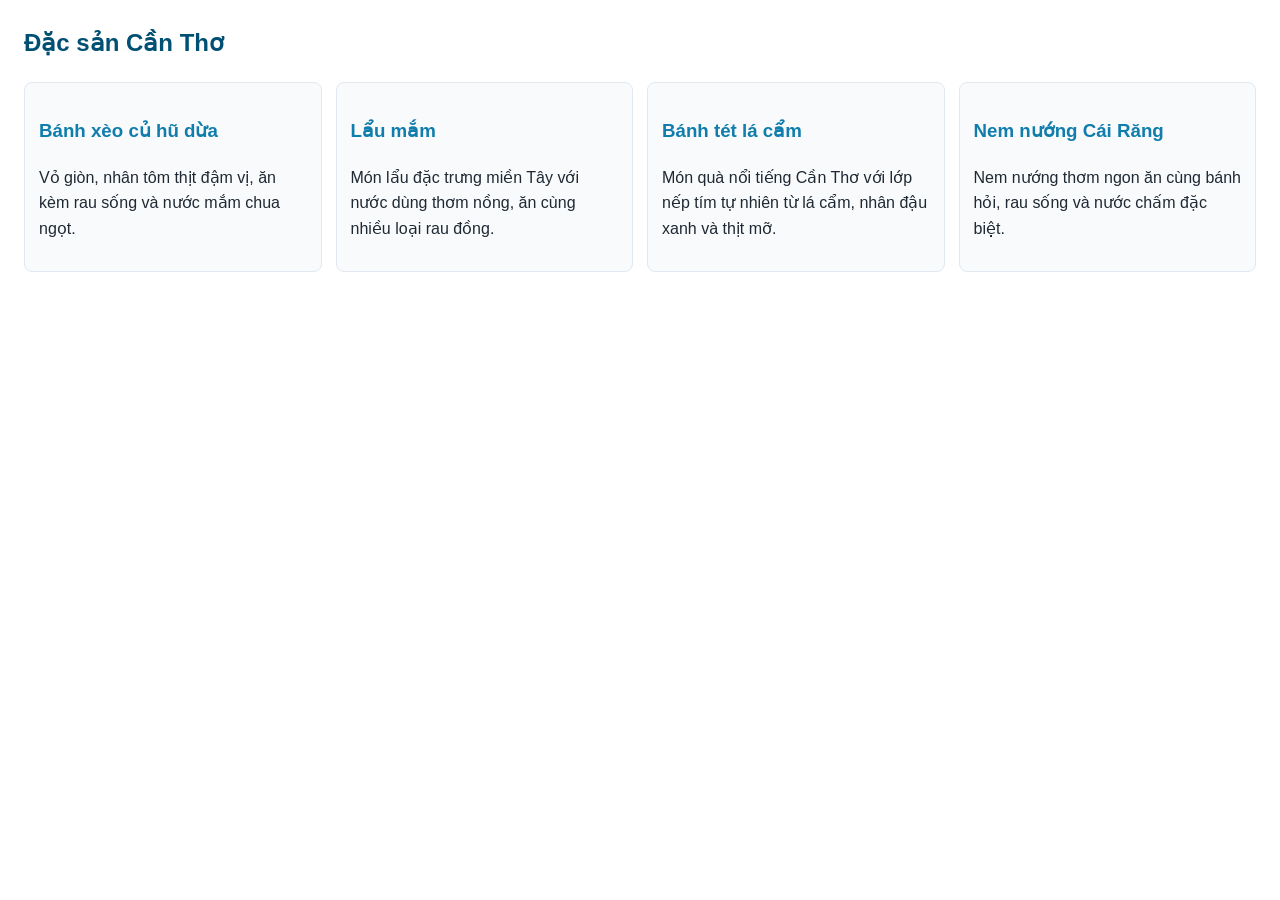
==== pages/amthuc.html @ d7673b3a "Clarify repository contents and enhance homepage layout" ====
<!DOCTYPE html>
<html lang="vi">
<head>
    <meta charset="UTF-8">
    <meta name="viewport" content="width=device-width, initial-scale=1.0">
    <title>Ẩm Thực - Khám Phá Cần Thơ</title>
    <link rel="stylesheet" href="page.css">
</head>
<body>
    <section>
        <h2>Đặc sản Cần Thơ</h2>
        <div class="grid">
            <article>
                <h3>Bánh xèo củ hũ dừa</h3>
                <p>Vỏ giòn, nhân tôm thịt đậm vị, ăn kèm rau sống và nước mắm chua ngọt.</p>
            </article>
            <article>
                <h3>Lẩu mắm</h3>
                <p>Món lẩu đặc trưng miền Tây với nước dùng thơm nồng, ăn cùng nhiều loại rau đồng.</p>
            </article>
            <article>
                <h3>Bánh tét lá cẩm</h3>
                <p>Món quà nổi tiếng Cần Thơ với lớp nếp tím tự nhiên từ lá cẩm, nhân đậu xanh và thịt mỡ.</p>
            </article>
            <article>
                <h3>Nem nướng Cái Răng</h3>
                <p>Nem nướng thơm ngon ăn cùng bánh hỏi, rau sống và nước chấm đặc biệt.</p>
            </article>
        </div>
    </section>
</body>
</html>
---- pages/page.css ----
body {
    margin: 0;
    font-family: Arial, sans-serif;
    line-height: 1.6;
    color: #1f2933;
    background: #ffffff;
    padding: 24px;
}

h2 {
    margin-top: 0;
    color: #005073;
}

h3 {
    color: #107dac;
}

.hero {
    background: linear-gradient(120deg, #e0f2fe, #f0f9ff);
    border-left: 5px solid #107dac;
    padding: 18px;
    border-radius: 8px;
}

.grid {
    display: grid;
    grid-template-columns: repeat(auto-fit, minmax(220px, 1fr));
    gap: 14px;
}

article,
.places li {
    background: #f8fafc;
    border: 1px solid #e2e8f0;
    border-radius: 8px;
    padding: 14px;
}

.places,
.contact {
    padding-left: 20px;
}

@media (max-width: 640px) {
    body {
        padding: 14px;
    }
}
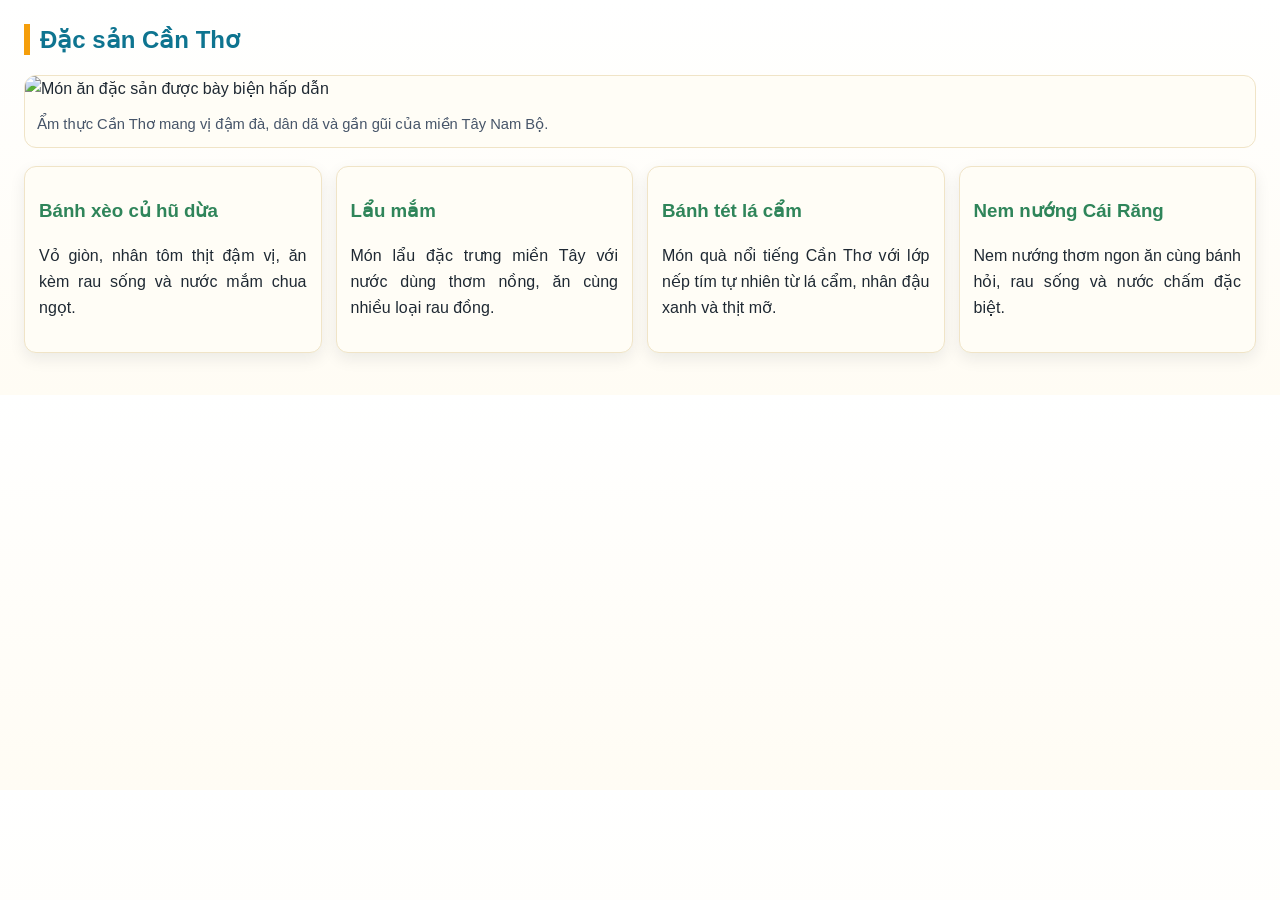
==== commit b2421ac0: "Switch to Can Tho themed image sources across site" ====
--- a/pages/amthuc.html
+++ b/pages/amthuc.html
@@ -9,6 +9,12 @@
 <body>
     <section>
         <h2>Đặc sản Cần Thơ</h2>
+
+        <figure class="media">
+            <img src="https://source.unsplash.com/1400x900/?can-tho,vietnamese-food" alt="Món ăn đặc sản được bày biện hấp dẫn">
+            <figcaption>Ẩm thực Cần Thơ mang vị đậm đà, dân dã và gần gũi của miền Tây Nam Bộ.</figcaption>
+        </figure>
+
         <div class="grid">
             <article>
                 <h3>Bánh xèo củ hũ dừa</h3>
--- a/pages/page.css
+++ b/pages/page.css
@@ -1,26 +1,76 @@
+:root {
+    --river: #0e7490;
+    --leaf: #2f855a;
+    --sun: #f59e0b;
+    --cream: #fffdf6;
+    --text: #1f2933;
+}
+
 body {
     margin: 0;
-    font-family: Arial, sans-serif;
-    line-height: 1.6;
-    color: #1f2933;
-    background: #ffffff;
+    font-family: "Segoe UI", Arial, sans-serif;
+    line-height: 1.65;
+    color: var(--text);
+    background: linear-gradient(180deg, #ffffff, #fffcf4);
     padding: 24px;
+}
+
+h2,
+h3,
+h4 {
+    line-height: 1.3;
 }
 
 h2 {
     margin-top: 0;
-    color: #005073;
+    color: var(--river);
+    border-left: 6px solid var(--sun);
+    padding-left: 10px;
 }
 
 h3 {
-    color: #107dac;
+    color: var(--leaf);
+}
+
+p,
+li {
+    text-align: justify;
 }
 
 .hero {
-    background: linear-gradient(120deg, #e0f2fe, #f0f9ff);
-    border-left: 5px solid #107dac;
-    padding: 18px;
-    border-radius: 8px;
+    color: #fff;
+    background:
+        linear-gradient(rgba(8, 47, 73, 0.55), rgba(15, 118, 110, 0.5)),
+        url("https://source.unsplash.com/1400x900/?can-tho,mekong") center/cover no-repeat;
+    border-radius: 14px;
+    padding: 22px;
+    box-shadow: 0 10px 24px rgba(15, 23, 42, 0.18);
+}
+
+.hero h2 {
+    color: #fff;
+    border-left-color: #fde68a;
+}
+
+.media {
+    margin: 18px 0;
+    background: var(--cream);
+    border-radius: 12px;
+    overflow: hidden;
+    border: 1px solid #f0e4c7;
+}
+
+.media img {
+    width: 100%;
+    max-height: 260px;
+    object-fit: cover;
+    display: block;
+}
+
+.media figcaption {
+    padding: 10px 12px;
+    font-size: 0.92rem;
+    color: #475569;
 }
 
 .grid {
@@ -31,15 +81,21 @@
 
 article,
 .places li {
-    background: #f8fafc;
-    border: 1px solid #e2e8f0;
-    border-radius: 8px;
+    background: var(--cream);
+    border: 1px solid #f0e4c7;
+    border-radius: 12px;
     padding: 14px;
+    box-shadow: 0 6px 16px rgba(15, 23, 42, 0.08);
 }
 
 .places,
-.contact {
+.contact,
+ol {
     padding-left: 20px;
+}
+
+section {
+    margin-bottom: 18px;
 }
 
 @media (max-width: 640px) {
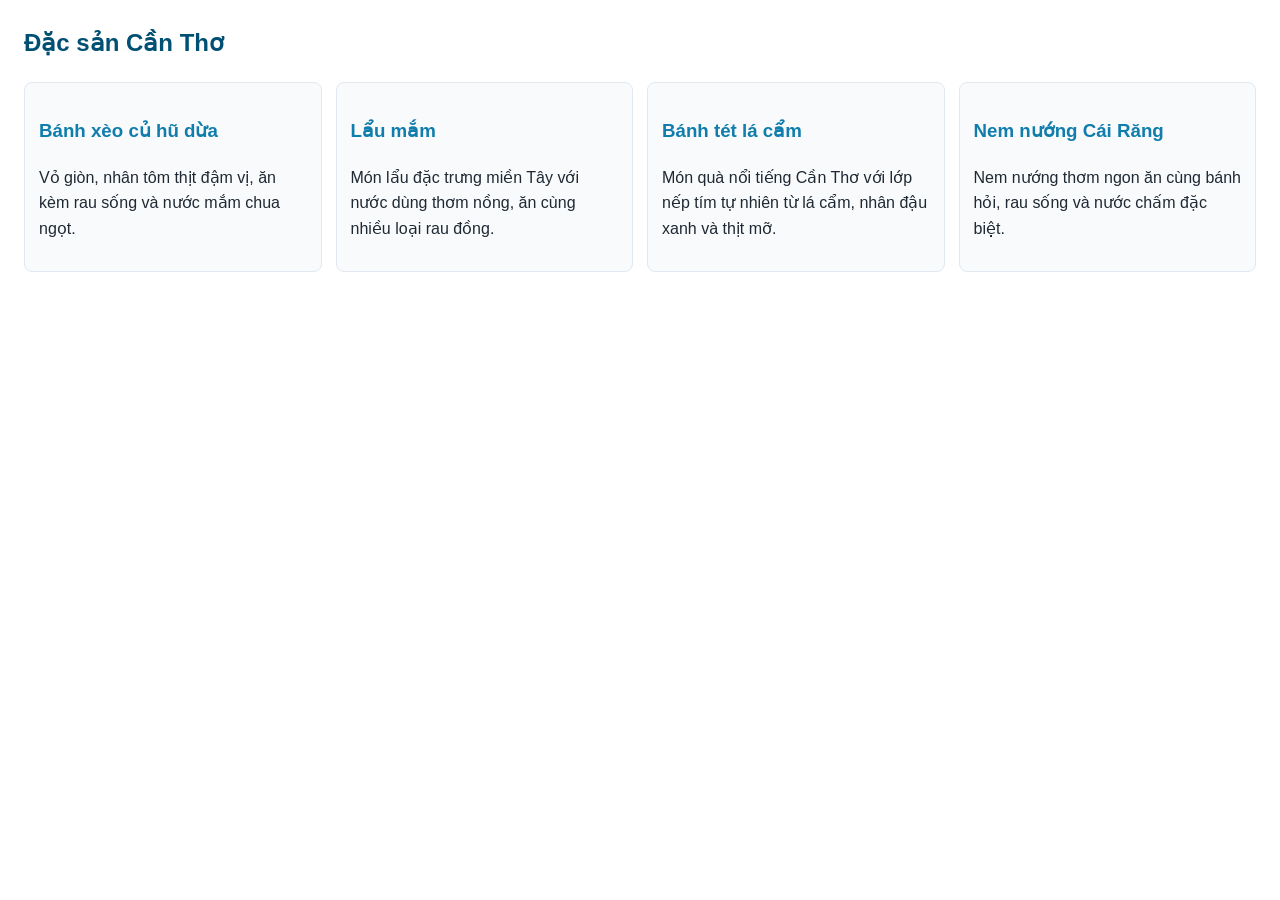
==== commit ae35316e: "Merge branch 'main' into codex/create-travel-exploration-website-for-can-tho" ====
--- a/pages/amthuc.html
+++ b/pages/amthuc.html
@@ -9,12 +9,6 @@
 <body>
     <section>
         <h2>Đặc sản Cần Thơ</h2>
-
-        <figure class="media">
-            <img src="https://source.unsplash.com/1400x900/?can-tho,vietnamese-food" alt="Món ăn đặc sản được bày biện hấp dẫn">
-            <figcaption>Ẩm thực Cần Thơ mang vị đậm đà, dân dã và gần gũi của miền Tây Nam Bộ.</figcaption>
-        </figure>
-
         <div class="grid">
             <article>
                 <h3>Bánh xèo củ hũ dừa</h3>
--- a/pages/page.css
+++ b/pages/page.css
@@ -1,76 +1,26 @@
-:root {
-    --river: #0e7490;
-    --leaf: #2f855a;
-    --sun: #f59e0b;
-    --cream: #fffdf6;
-    --text: #1f2933;
-}
-
 body {
     margin: 0;
-    font-family: "Segoe UI", Arial, sans-serif;
-    line-height: 1.65;
-    color: var(--text);
-    background: linear-gradient(180deg, #ffffff, #fffcf4);
+    font-family: Arial, sans-serif;
+    line-height: 1.6;
+    color: #1f2933;
+    background: #ffffff;
     padding: 24px;
-}
-
-h2,
-h3,
-h4 {
-    line-height: 1.3;
 }
 
 h2 {
     margin-top: 0;
-    color: var(--river);
-    border-left: 6px solid var(--sun);
-    padding-left: 10px;
+    color: #005073;
 }
 
 h3 {
-    color: var(--leaf);
-}
-
-p,
-li {
-    text-align: justify;
+    color: #107dac;
 }
 
 .hero {
-    color: #fff;
-    background:
-        linear-gradient(rgba(8, 47, 73, 0.55), rgba(15, 118, 110, 0.5)),
-        url("https://source.unsplash.com/1400x900/?can-tho,mekong") center/cover no-repeat;
-    border-radius: 14px;
-    padding: 22px;
-    box-shadow: 0 10px 24px rgba(15, 23, 42, 0.18);
-}
-
-.hero h2 {
-    color: #fff;
-    border-left-color: #fde68a;
-}
-
-.media {
-    margin: 18px 0;
-    background: var(--cream);
-    border-radius: 12px;
-    overflow: hidden;
-    border: 1px solid #f0e4c7;
-}
-
-.media img {
-    width: 100%;
-    max-height: 260px;
-    object-fit: cover;
-    display: block;
-}
-
-.media figcaption {
-    padding: 10px 12px;
-    font-size: 0.92rem;
-    color: #475569;
+    background: linear-gradient(120deg, #e0f2fe, #f0f9ff);
+    border-left: 5px solid #107dac;
+    padding: 18px;
+    border-radius: 8px;
 }
 
 .grid {
@@ -81,21 +31,15 @@
 
 article,
 .places li {
-    background: var(--cream);
-    border: 1px solid #f0e4c7;
-    border-radius: 12px;
+    background: #f8fafc;
+    border: 1px solid #e2e8f0;
+    border-radius: 8px;
     padding: 14px;
-    box-shadow: 0 6px 16px rgba(15, 23, 42, 0.08);
 }
 
 .places,
-.contact,
-ol {
+.contact {
     padding-left: 20px;
-}
-
-section {
-    margin-bottom: 18px;
 }
 
 @media (max-width: 640px) {
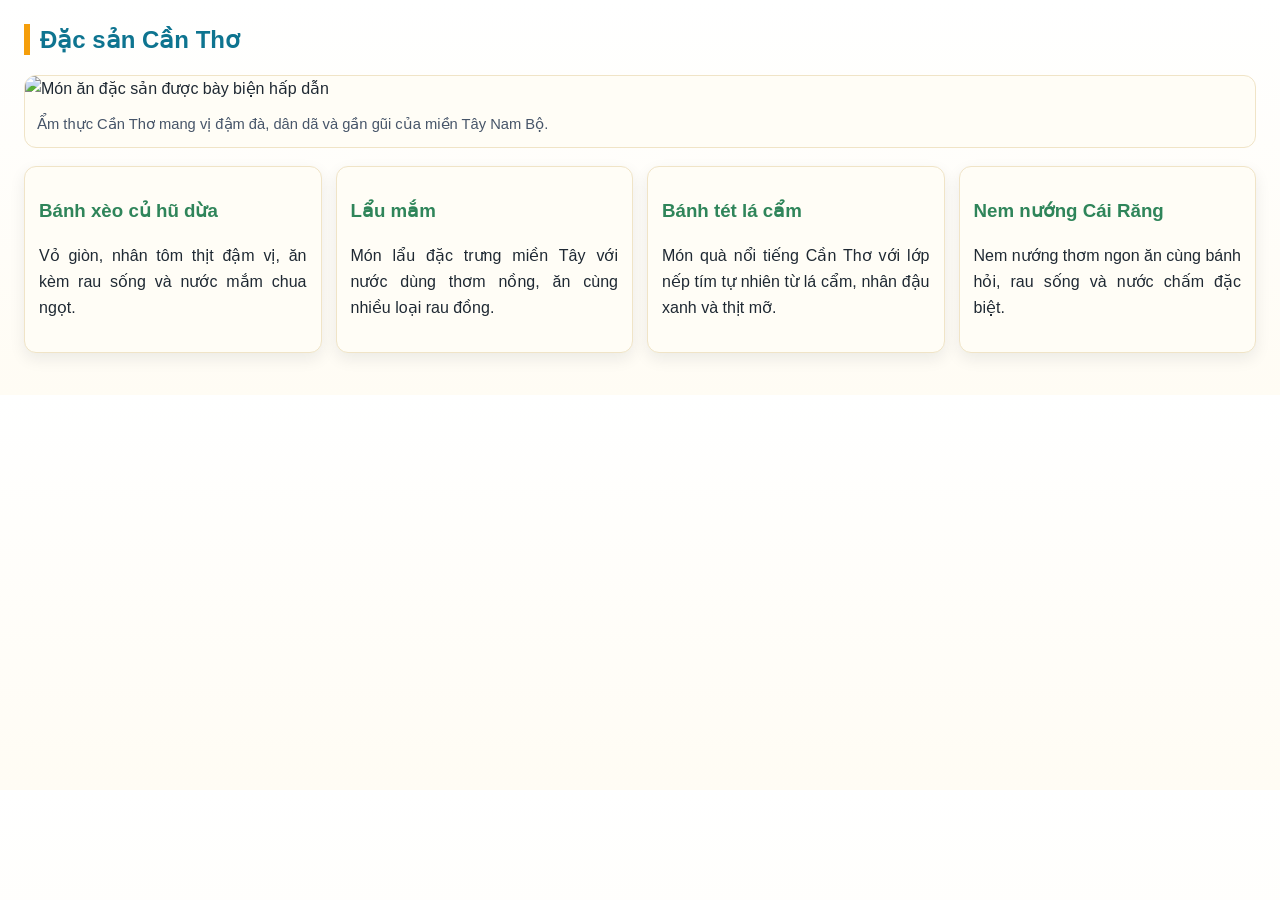
==== commit 376b0e3c: "Add interactive buttons and richer travel content" ====
--- a/pages/amthuc.html
+++ b/pages/amthuc.html
@@ -9,6 +9,12 @@
 <body>
     <section>
         <h2>Đặc sản Cần Thơ</h2>
+
+        <figure class="media">
+            <img src="https://source.unsplash.com/1400x900/?can-tho,vietnamese-food" alt="Món ăn đặc sản được bày biện hấp dẫn">
+            <figcaption>Ẩm thực Cần Thơ mang vị đậm đà, dân dã và gần gũi của miền Tây Nam Bộ.</figcaption>
+        </figure>
+
         <div class="grid">
             <article>
                 <h3>Bánh xèo củ hũ dừa</h3>
--- a/pages/page.css
+++ b/pages/page.css
@@ -1,26 +1,76 @@
+:root {
+    --river: #0e7490;
+    --leaf: #2f855a;
+    --sun: #f59e0b;
+    --cream: #fffdf6;
+    --text: #1f2933;
+}
+
 body {
     margin: 0;
-    font-family: Arial, sans-serif;
-    line-height: 1.6;
-    color: #1f2933;
-    background: #ffffff;
+    font-family: "Segoe UI", Arial, sans-serif;
+    line-height: 1.65;
+    color: var(--text);
+    background: linear-gradient(180deg, #ffffff, #fffcf4);
     padding: 24px;
+}
+
+h2,
+h3,
+h4 {
+    line-height: 1.3;
 }
 
 h2 {
     margin-top: 0;
-    color: #005073;
+    color: var(--river);
+    border-left: 6px solid var(--sun);
+    padding-left: 10px;
 }
 
 h3 {
-    color: #107dac;
+    color: var(--leaf);
+}
+
+p,
+li {
+    text-align: justify;
 }
 
 .hero {
-    background: linear-gradient(120deg, #e0f2fe, #f0f9ff);
-    border-left: 5px solid #107dac;
-    padding: 18px;
-    border-radius: 8px;
+    color: #fff;
+    background:
+        linear-gradient(rgba(8, 47, 73, 0.55), rgba(15, 118, 110, 0.5)),
+        url("https://source.unsplash.com/1400x900/?can-tho,mekong") center/cover no-repeat;
+    border-radius: 14px;
+    padding: 22px;
+    box-shadow: 0 10px 24px rgba(15, 23, 42, 0.18);
+}
+
+.hero h2 {
+    color: #fff;
+    border-left-color: #fde68a;
+}
+
+.media {
+    margin: 18px 0;
+    background: var(--cream);
+    border-radius: 12px;
+    overflow: hidden;
+    border: 1px solid #f0e4c7;
+}
+
+.media img {
+    width: 100%;
+    max-height: 260px;
+    object-fit: cover;
+    display: block;
+}
+
+.media figcaption {
+    padding: 10px 12px;
+    font-size: 0.92rem;
+    color: #475569;
 }
 
 .grid {
@@ -30,16 +80,32 @@
 }
 
 article,
-.places li {
-    background: #f8fafc;
-    border: 1px solid #e2e8f0;
-    border-radius: 8px;
+.places li,
+.highlights {
+    background: var(--cream);
+    border: 1px solid #f0e4c7;
+    border-radius: 12px;
     padding: 14px;
+    box-shadow: 0 6px 16px rgba(15, 23, 42, 0.08);
+}
+
+article {
+    transition: transform 0.25s ease;
+}
+
+article:hover {
+    transform: translateY(-3px);
 }
 
 .places,
-.contact {
+.contact,
+ol,
+.highlights ul {
     padding-left: 20px;
+}
+
+section {
+    margin-bottom: 18px;
 }
 
 @media (max-width: 640px) {
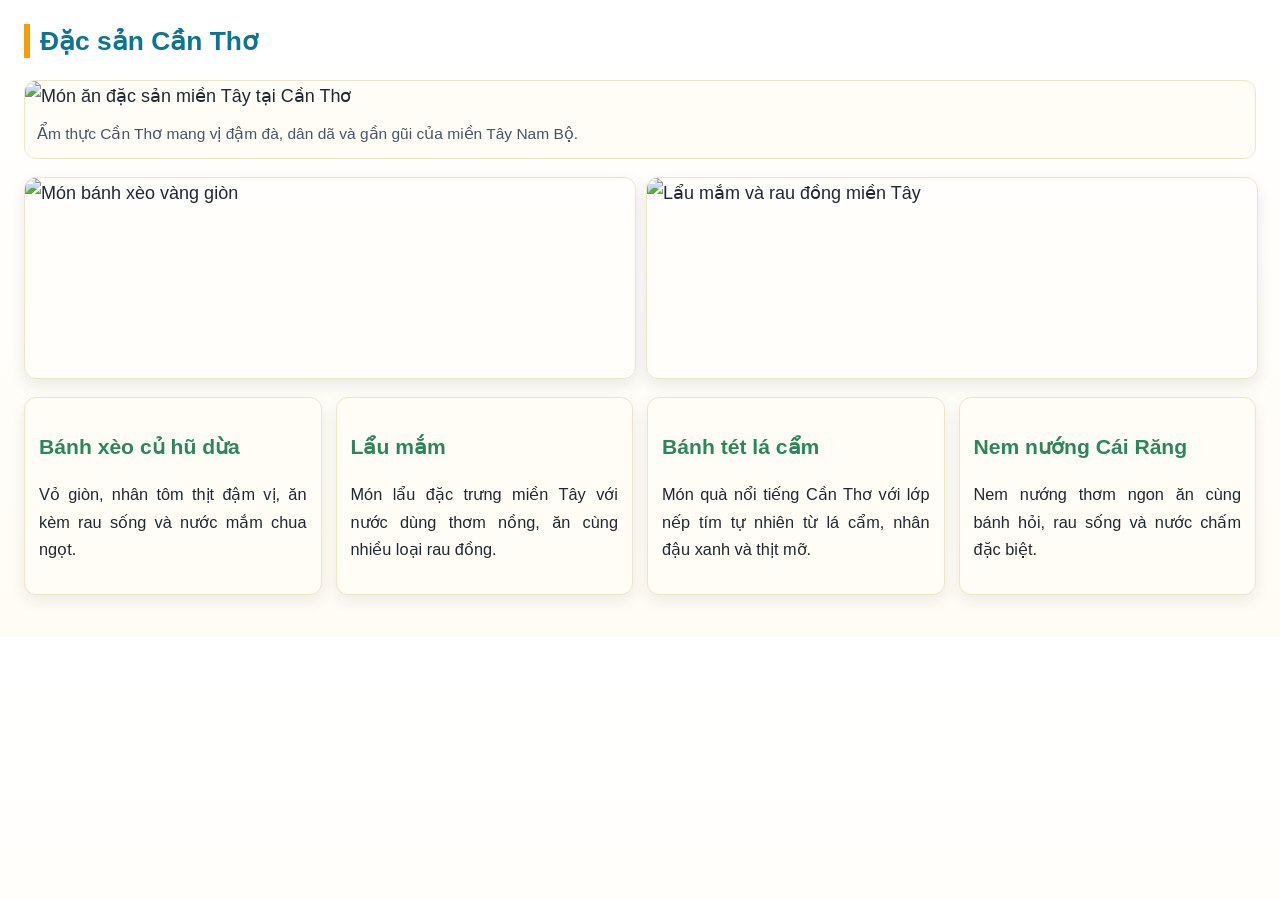
==== commit 581f2163: "Add registration page, larger typography, and richer Can Tho imagery" ====
--- a/pages/amthuc.html
+++ b/pages/amthuc.html
@@ -11,9 +11,14 @@
         <h2>Đặc sản Cần Thơ</h2>
 
         <figure class="media">
-            <img src="https://source.unsplash.com/1400x900/?can-tho,vietnamese-food" alt="Món ăn đặc sản được bày biện hấp dẫn">
+            <img src="https://source.unsplash.com/1400x900/?can-tho,vietnamese-food" alt="Món ăn đặc sản miền Tây tại Cần Thơ">
             <figcaption>Ẩm thực Cần Thơ mang vị đậm đà, dân dã và gần gũi của miền Tây Nam Bộ.</figcaption>
         </figure>
+
+        <div class="gallery">
+            <img src="https://source.unsplash.com/900x700/?banh-xeo,vietnam" alt="Món bánh xèo vàng giòn">
+            <img src="https://source.unsplash.com/900x700/?hotpot,vietnamese" alt="Lẩu mắm và rau đồng miền Tây">
+        </div>
 
         <div class="grid">
             <article>
--- a/pages/page.css
+++ b/pages/page.css
@@ -9,8 +9,9 @@
 body {
     margin: 0;
     font-family: "Segoe UI", Arial, sans-serif;
-    line-height: 1.65;
+    line-height: 1.68;
     color: var(--text);
+    font-size: 18px;
     background: linear-gradient(180deg, #ffffff, #fffcf4);
     padding: 24px;
 }
@@ -26,22 +27,31 @@
     color: var(--river);
     border-left: 6px solid var(--sun);
     padding-left: 10px;
+    font-size: 1.65rem;
 }
 
 h3 {
     color: var(--leaf);
+    font-size: 1.32rem;
+}
+
+h4 {
+    font-size: 1.12rem;
 }
 
 p,
-li {
+li,
+label,
+input {
     text-align: justify;
+    font-size: 1.02rem;
 }
 
 .hero {
     color: #fff;
     background:
         linear-gradient(rgba(8, 47, 73, 0.55), rgba(15, 118, 110, 0.5)),
-        url("https://source.unsplash.com/1400x900/?can-tho,mekong") center/cover no-repeat;
+        url("https://source.unsplash.com/1400x900/?can-tho,mekong,river") center/cover no-repeat;
     border-radius: 14px;
     padding: 22px;
     box-shadow: 0 10px 24px rgba(15, 23, 42, 0.18);
@@ -62,15 +72,31 @@
 
 .media img {
     width: 100%;
-    max-height: 260px;
+    max-height: 300px;
     object-fit: cover;
     display: block;
 }
 
 .media figcaption {
     padding: 10px 12px;
-    font-size: 0.92rem;
+    font-size: 0.97rem;
     color: #475569;
+}
+
+.gallery {
+    display: grid;
+    grid-template-columns: repeat(auto-fit, minmax(240px, 1fr));
+    gap: 12px;
+    margin-bottom: 18px;
+}
+
+.gallery img {
+    width: 100%;
+    height: 200px;
+    object-fit: cover;
+    border-radius: 12px;
+    border: 1px solid #f0e4c7;
+    box-shadow: 0 6px 16px rgba(15, 23, 42, 0.09);
 }
 
 .grid {
@@ -81,7 +107,8 @@
 
 article,
 .places li,
-.highlights {
+.highlights,
+.form-box {
     background: var(--cream);
     border: 1px solid #f0e4c7;
     border-radius: 12px;
@@ -104,6 +131,33 @@
     padding-left: 20px;
 }
 
+.form-box {
+    max-width: 640px;
+}
+
+.form-group {
+    display: grid;
+    gap: 6px;
+    margin-bottom: 12px;
+}
+
+input {
+    border: 1px solid #d6cda9;
+    border-radius: 10px;
+    padding: 10px 12px;
+    font-family: inherit;
+}
+
+button[type="submit"] {
+    border: none;
+    border-radius: 999px;
+    background: linear-gradient(135deg, var(--river), var(--leaf));
+    color: #fff;
+    font-weight: 700;
+    padding: 10px 18px;
+    cursor: pointer;
+}
+
 section {
     margin-bottom: 18px;
 }
@@ -111,5 +165,6 @@
 @media (max-width: 640px) {
     body {
         padding: 14px;
+        font-size: 17px;
     }
 }
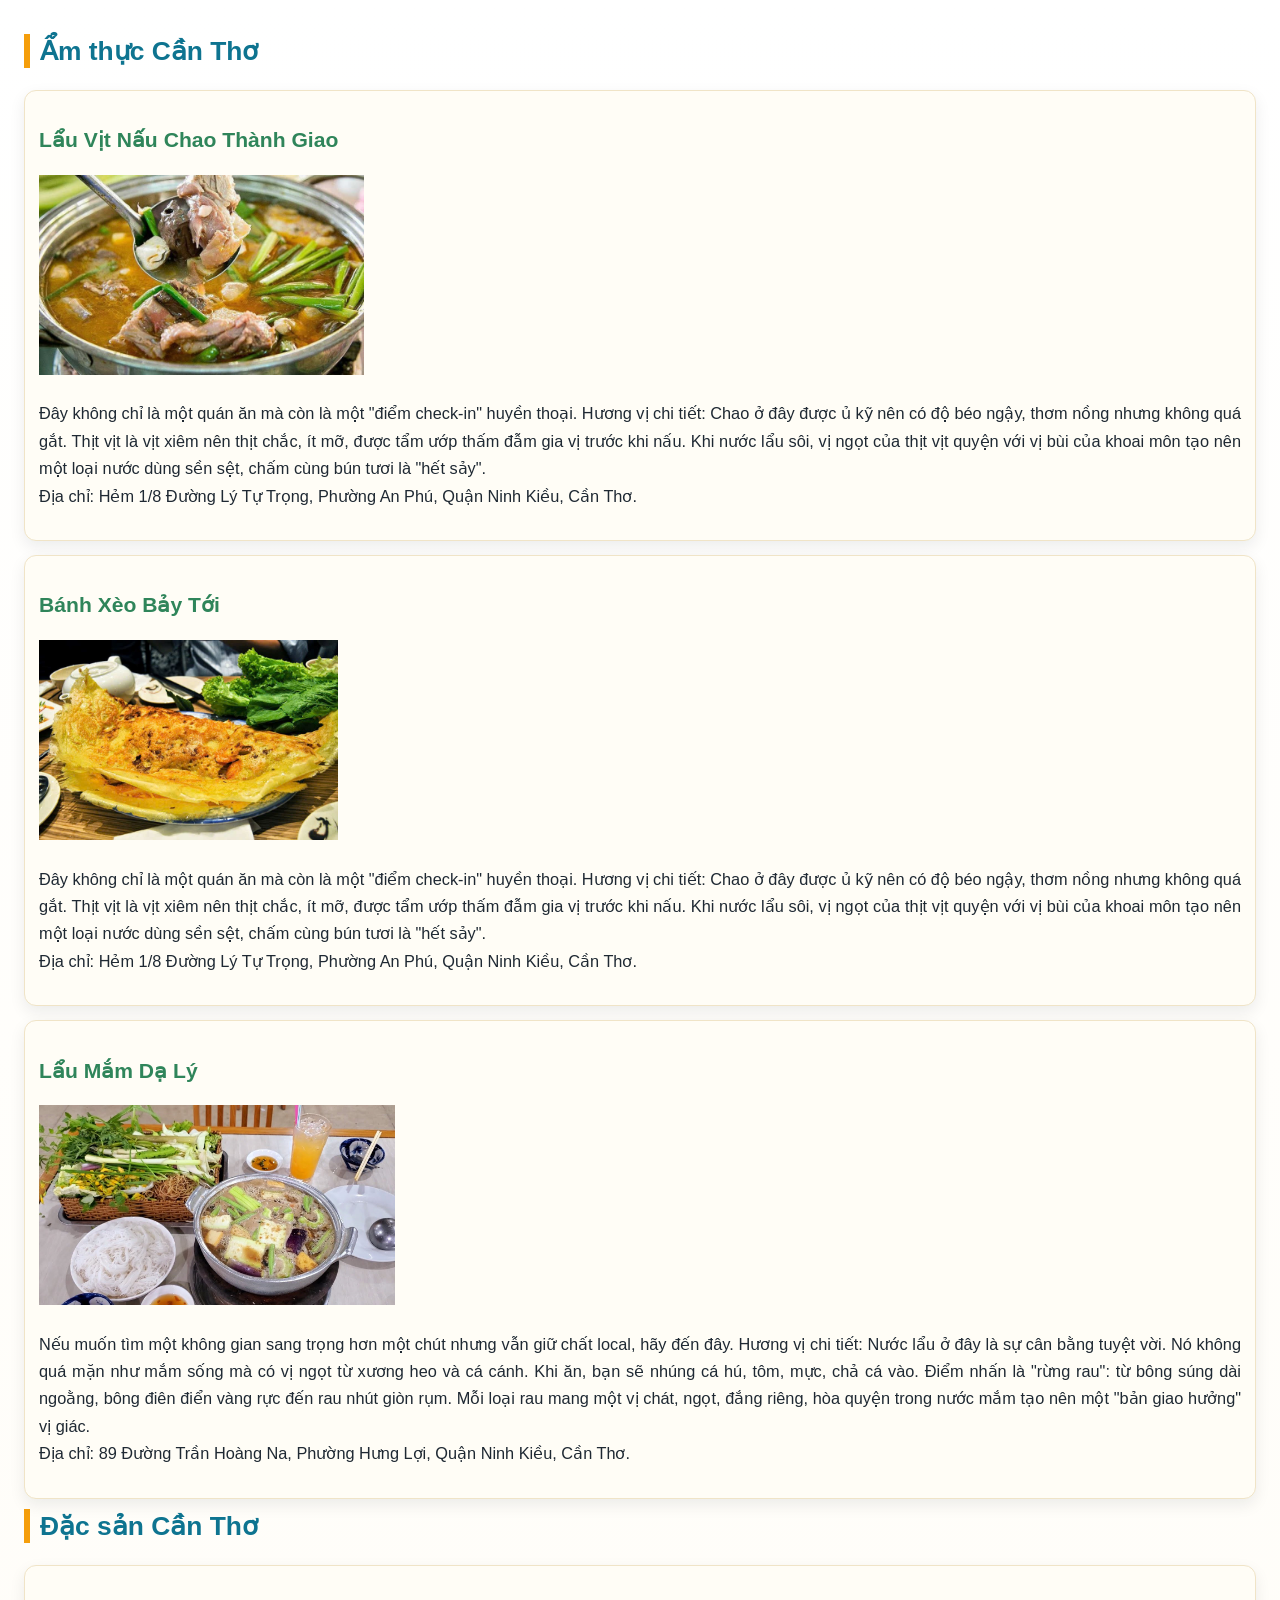
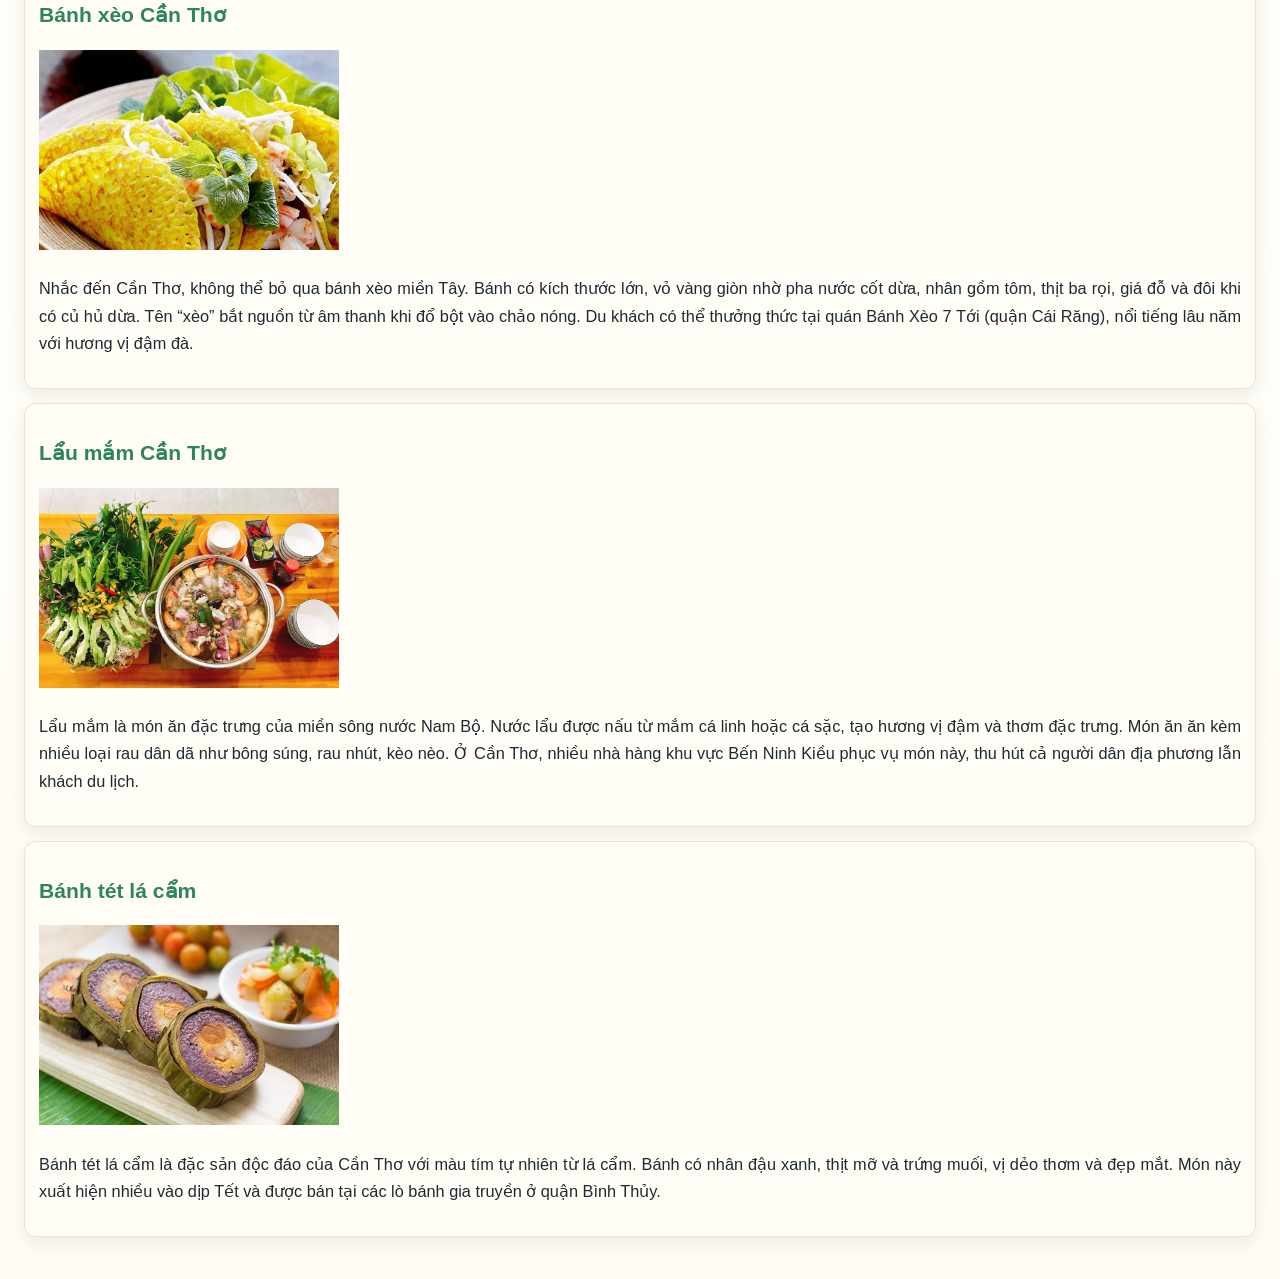
==== commit ca096845: "Add files via upload" ====
--- a/pages/amthuc.html
+++ b/pages/amthuc.html
@@ -8,34 +8,51 @@
 </head>
 <body>
     <section>
-        <h2>Đặc sản Cần Thơ</h2>
-
-        <figure class="media">
-            <img src="https://source.unsplash.com/1400x900/?can-tho,vietnamese-food" alt="Món ăn đặc sản miền Tây tại Cần Thơ">
-            <figcaption>Ẩm thực Cần Thơ mang vị đậm đà, dân dã và gần gũi của miền Tây Nam Bộ.</figcaption>
-        </figure>
-
-        <div class="gallery">
-            <img src="https://source.unsplash.com/900x700/?banh-xeo,vietnam" alt="Món bánh xèo vàng giòn">
-            <img src="https://source.unsplash.com/900x700/?hotpot,vietnamese" alt="Lẩu mắm và rau đồng miền Tây">
-        </div>
+        <h2>Ẩm thực Cần Thơ</h2>
 
         <div class="grid">
             <article>
-                <h3>Bánh xèo củ hũ dừa</h3>
-                <p>Vỏ giòn, nhân tôm thịt đậm vị, ăn kèm rau sống và nước mắm chua ngọt.</p>
+                <h3>Lẩu Vịt Nấu Chao Thành Giao </h3>
+                <img class = 'image' src= '../imgs/lauvit.jpg'>
+                <p>Đây không chỉ là một quán ăn mà còn là một "điểm check-in" huyền thoại. 
+                    Hương vị chi tiết: Chao ở đây được ủ kỹ nên có độ béo ngậy, thơm nồng nhưng không quá gắt. Thịt vịt là vịt xiêm nên thịt chắc, ít mỡ, được tẩm ướp thấm đẫm gia vị trước khi nấu. Khi nước lẩu sôi, vị ngọt của thịt vịt quyện với vị bùi của khoai môn tạo nên một loại nước dùng sền sệt, chấm cùng bún tươi là "hết sảy". 
+                    <br> Địa chỉ: Hẻm 1/8 Đường Lý Tự Trọng, Phường An Phú, Quận Ninh Kiều, Cần Thơ. 
+                </p>
             </article>
             <article>
-                <h3>Lẩu mắm</h3>
-                <p>Món lẩu đặc trưng miền Tây với nước dùng thơm nồng, ăn cùng nhiều loại rau đồng.</p>
+                <h3>Bánh Xèo Bảy Tới </h3>
+                <img class = 'image' src= '../imgs/banhxeo.jpg'>
+                <p>Đây không chỉ là một quán ăn mà còn là một "điểm check-in" huyền thoại. 
+                    Hương vị chi tiết: Chao ở đây được ủ kỹ nên có độ béo ngậy, thơm nồng nhưng không quá gắt. Thịt vịt là vịt xiêm nên thịt chắc, ít mỡ, được tẩm ướp thấm đẫm gia vị trước khi nấu. Khi nước lẩu sôi, vị ngọt của thịt vịt quyện với vị bùi của khoai môn tạo nên một loại nước dùng sền sệt, chấm cùng bún tươi là "hết sảy". 
+                    <br>Địa chỉ: Hẻm 1/8 Đường Lý Tự Trọng, Phường An Phú, Quận Ninh Kiều, Cần Thơ. 
+                </p>
+            </article>
+            <article>
+                <h3>Lẩu Mắm Dạ Lý</h3>
+                <img class = 'image' src= '../imgs/laumam.jpg'>
+                <p>Nếu muốn tìm một không gian sang trọng hơn một chút nhưng vẫn giữ chất local, hãy đến đây. 
+                    Hương vị chi tiết: Nước lẩu ở đây là sự cân bằng tuyệt vời. Nó không quá mặn như mắm sống mà có vị ngọt từ xương heo và cá cánh. Khi ăn, bạn sẽ nhúng cá hú, tôm, mực, chả cá vào. Điểm nhấn là "rừng rau": từ bông súng dài ngoằng, bông điên điển vàng rực đến rau nhút giòn rụm. Mỗi loại rau mang một vị chát, ngọt, đắng riêng, hòa quyện trong nước mắm tạo nên một "bản giao hưởng" vị giác. 
+                    <br>Địa chỉ: 89 Đường Trần Hoàng Na, Phường Hưng Lợi, Quận Ninh Kiều, Cần Thơ. 
+                </p>
+            </article>
+        </div>
+
+        <h2>Đặc sản Cần Thơ</h2>
+            <div class="grid">
+            <article>
+                <h3>Bánh xèo Cần Thơ</h3>
+                <img class = 'image' src= '../imgs/banhxeocantho.jpg'>
+                <p>Nhắc đến Cần Thơ, không thể bỏ qua bánh xèo miền Tây. Bánh có kích thước lớn, vỏ vàng giòn nhờ pha nước cốt dừa, nhân gồm tôm, thịt ba rọi, giá đỗ và đôi khi có củ hủ dừa. Tên “xèo” bắt nguồn từ âm thanh khi đổ bột vào chảo nóng. Du khách có thể thưởng thức tại quán Bánh Xèo 7 Tới (quận Cái Răng), nổi tiếng lâu năm với hương vị đậm đà.  </p>
+            </article>
+            <article>
+                <h3>Lẩu mắm Cần Thơ</h3>
+                <img class = 'image' src= '../imgs/laumamcantho.jpg'>
+                <p>Lẩu mắm là món ăn đặc trưng của miền sông nước Nam Bộ. Nước lẩu được nấu từ mắm cá linh hoặc cá sặc, tạo hương vị đậm và thơm đặc trưng. Món ăn ăn kèm nhiều loại rau dân dã như bông súng, rau nhút, kèo nèo. Ở Cần Thơ, nhiều nhà hàng khu vực Bến Ninh Kiều phục vụ món này, thu hút cả người dân địa phương lẫn khách du lịch. </p>
             </article>
             <article>
                 <h3>Bánh tét lá cẩm</h3>
-                <p>Món quà nổi tiếng Cần Thơ với lớp nếp tím tự nhiên từ lá cẩm, nhân đậu xanh và thịt mỡ.</p>
-            </article>
-            <article>
-                <h3>Nem nướng Cái Răng</h3>
-                <p>Nem nướng thơm ngon ăn cùng bánh hỏi, rau sống và nước chấm đặc biệt.</p>
+                <img class = 'image' src= '../imgs/benhtetlacam.jpg'>
+                <p>Bánh tét lá cẩm là đặc sản độc đáo của Cần Thơ với màu tím tự nhiên từ lá cẩm. Bánh có nhân đậu xanh, thịt mỡ và trứng muối, vị dẻo thơm và đẹp mắt. Món này xuất hiện nhiều vào dịp Tết và được bán tại các lò bánh gia truyền ở quận Bình Thủy. </p>
             </article>
         </div>
     </section>
--- a/pages/page.css
+++ b/pages/page.css
@@ -23,7 +23,7 @@
 }
 
 h2 {
-    margin-top: 0;
+    margin-top: 10px;
     color: var(--river);
     border-left: 6px solid var(--sun);
     padding-left: 10px;
@@ -100,8 +100,8 @@
 }
 
 .grid {
-    display: grid;
-    grid-template-columns: repeat(auto-fit, minmax(220px, 1fr));
+    display: flex;
+    flex-direction: column;
     gap: 14px;
 }
 
@@ -162,6 +162,11 @@
     margin-bottom: 18px;
 }
 
+.image{
+    height: 200px; 
+    max-width: 100%;
+}
+
 @media (max-width: 640px) {
     body {
         padding: 14px;
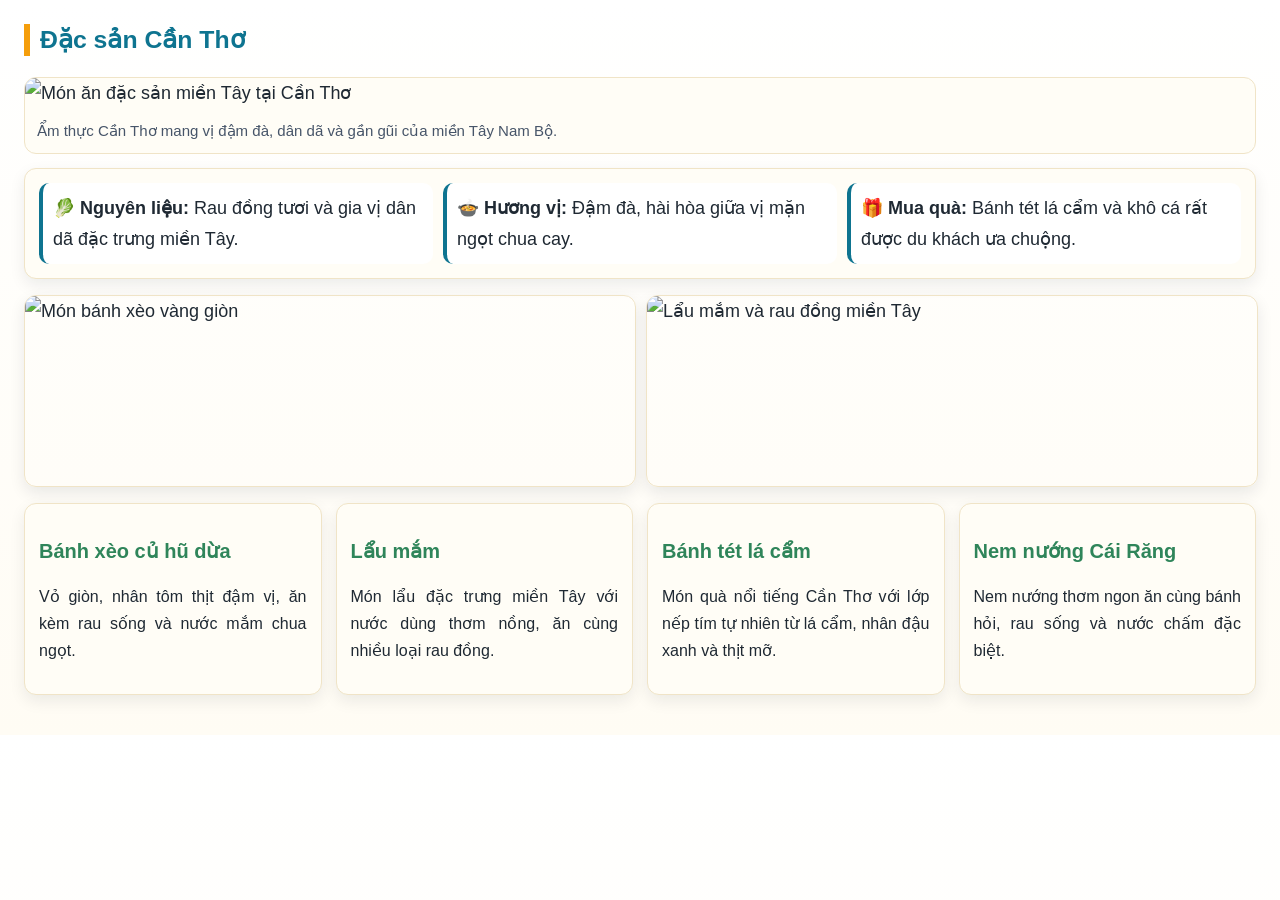
==== commit cc65b3cc: "Optimize index layout and improve destination/food sections" ====
--- a/pages/amthuc.html
+++ b/pages/amthuc.html
@@ -8,51 +8,40 @@
 </head>
 <body>
     <section>
-        <h2>Ẩm thực Cần Thơ</h2>
+        <h2>Đặc sản Cần Thơ</h2>
+
+        <figure class="media">
+            <img src="https://source.unsplash.com/1400x900/?can-tho,vietnamese-food" alt="Món ăn đặc sản miền Tây tại Cần Thơ">
+            <figcaption>Ẩm thực Cần Thơ mang vị đậm đà, dân dã và gần gũi của miền Tây Nam Bộ.</figcaption>
+        </figure>
+
+        <div class="feature-strip">
+            <div><strong>🥬 Nguyên liệu:</strong> Rau đồng tươi và gia vị dân dã đặc trưng miền Tây.</div>
+            <div><strong>🍲 Hương vị:</strong> Đậm đà, hài hòa giữa vị mặn ngọt chua cay.</div>
+            <div><strong>🎁 Mua quà:</strong> Bánh tét lá cẩm và khô cá rất được du khách ưa chuộng.</div>
+        </div>
+
+        <div class="gallery">
+            <img src="https://source.unsplash.com/900x700/?banh-xeo,vietnam" alt="Món bánh xèo vàng giòn">
+            <img src="https://source.unsplash.com/900x700/?hotpot,vietnamese" alt="Lẩu mắm và rau đồng miền Tây">
+        </div>
 
         <div class="grid">
             <article>
-                <h3>Lẩu Vịt Nấu Chao Thành Giao </h3>
-                <img class = 'image' src= '../imgs/lauvit.jpg'>
-                <p>Đây không chỉ là một quán ăn mà còn là một "điểm check-in" huyền thoại. 
-                    Hương vị chi tiết: Chao ở đây được ủ kỹ nên có độ béo ngậy, thơm nồng nhưng không quá gắt. Thịt vịt là vịt xiêm nên thịt chắc, ít mỡ, được tẩm ướp thấm đẫm gia vị trước khi nấu. Khi nước lẩu sôi, vị ngọt của thịt vịt quyện với vị bùi của khoai môn tạo nên một loại nước dùng sền sệt, chấm cùng bún tươi là "hết sảy". 
-                    <br> Địa chỉ: Hẻm 1/8 Đường Lý Tự Trọng, Phường An Phú, Quận Ninh Kiều, Cần Thơ. 
-                </p>
+                <h3>Bánh xèo củ hũ dừa</h3>
+                <p>Vỏ giòn, nhân tôm thịt đậm vị, ăn kèm rau sống và nước mắm chua ngọt.</p>
             </article>
             <article>
-                <h3>Bánh Xèo Bảy Tới </h3>
-                <img class = 'image' src= '../imgs/banhxeo.jpg'>
-                <p>Đây không chỉ là một quán ăn mà còn là một "điểm check-in" huyền thoại. 
-                    Hương vị chi tiết: Chao ở đây được ủ kỹ nên có độ béo ngậy, thơm nồng nhưng không quá gắt. Thịt vịt là vịt xiêm nên thịt chắc, ít mỡ, được tẩm ướp thấm đẫm gia vị trước khi nấu. Khi nước lẩu sôi, vị ngọt của thịt vịt quyện với vị bùi của khoai môn tạo nên một loại nước dùng sền sệt, chấm cùng bún tươi là "hết sảy". 
-                    <br>Địa chỉ: Hẻm 1/8 Đường Lý Tự Trọng, Phường An Phú, Quận Ninh Kiều, Cần Thơ. 
-                </p>
-            </article>
-            <article>
-                <h3>Lẩu Mắm Dạ Lý</h3>
-                <img class = 'image' src= '../imgs/laumam.jpg'>
-                <p>Nếu muốn tìm một không gian sang trọng hơn một chút nhưng vẫn giữ chất local, hãy đến đây. 
-                    Hương vị chi tiết: Nước lẩu ở đây là sự cân bằng tuyệt vời. Nó không quá mặn như mắm sống mà có vị ngọt từ xương heo và cá cánh. Khi ăn, bạn sẽ nhúng cá hú, tôm, mực, chả cá vào. Điểm nhấn là "rừng rau": từ bông súng dài ngoằng, bông điên điển vàng rực đến rau nhút giòn rụm. Mỗi loại rau mang một vị chát, ngọt, đắng riêng, hòa quyện trong nước mắm tạo nên một "bản giao hưởng" vị giác. 
-                    <br>Địa chỉ: 89 Đường Trần Hoàng Na, Phường Hưng Lợi, Quận Ninh Kiều, Cần Thơ. 
-                </p>
-            </article>
-        </div>
-
-        <h2>Đặc sản Cần Thơ</h2>
-            <div class="grid">
-            <article>
-                <h3>Bánh xèo Cần Thơ</h3>
-                <img class = 'image' src= '../imgs/banhxeocantho.jpg'>
-                <p>Nhắc đến Cần Thơ, không thể bỏ qua bánh xèo miền Tây. Bánh có kích thước lớn, vỏ vàng giòn nhờ pha nước cốt dừa, nhân gồm tôm, thịt ba rọi, giá đỗ và đôi khi có củ hủ dừa. Tên “xèo” bắt nguồn từ âm thanh khi đổ bột vào chảo nóng. Du khách có thể thưởng thức tại quán Bánh Xèo 7 Tới (quận Cái Răng), nổi tiếng lâu năm với hương vị đậm đà.  </p>
-            </article>
-            <article>
-                <h3>Lẩu mắm Cần Thơ</h3>
-                <img class = 'image' src= '../imgs/laumamcantho.jpg'>
-                <p>Lẩu mắm là món ăn đặc trưng của miền sông nước Nam Bộ. Nước lẩu được nấu từ mắm cá linh hoặc cá sặc, tạo hương vị đậm và thơm đặc trưng. Món ăn ăn kèm nhiều loại rau dân dã như bông súng, rau nhút, kèo nèo. Ở Cần Thơ, nhiều nhà hàng khu vực Bến Ninh Kiều phục vụ món này, thu hút cả người dân địa phương lẫn khách du lịch. </p>
+                <h3>Lẩu mắm</h3>
+                <p>Món lẩu đặc trưng miền Tây với nước dùng thơm nồng, ăn cùng nhiều loại rau đồng.</p>
             </article>
             <article>
                 <h3>Bánh tét lá cẩm</h3>
-                <img class = 'image' src= '../imgs/benhtetlacam.jpg'>
-                <p>Bánh tét lá cẩm là đặc sản độc đáo của Cần Thơ với màu tím tự nhiên từ lá cẩm. Bánh có nhân đậu xanh, thịt mỡ và trứng muối, vị dẻo thơm và đẹp mắt. Món này xuất hiện nhiều vào dịp Tết và được bán tại các lò bánh gia truyền ở quận Bình Thủy. </p>
+                <p>Món quà nổi tiếng Cần Thơ với lớp nếp tím tự nhiên từ lá cẩm, nhân đậu xanh và thịt mỡ.</p>
+            </article>
+            <article>
+                <h3>Nem nướng Cái Răng</h3>
+                <p>Nem nướng thơm ngon ăn cùng bánh hỏi, rau sống và nước chấm đặc biệt.</p>
             </article>
         </div>
     </section>
--- a/pages/page.css
+++ b/pages/page.css
@@ -23,20 +23,20 @@
 }
 
 h2 {
-    margin-top: 10px;
+    margin-top: 0;
     color: var(--river);
     border-left: 6px solid var(--sun);
     padding-left: 10px;
-    font-size: 1.65rem;
+    font-size: 1.55rem;
 }
 
 h3 {
     color: var(--leaf);
-    font-size: 1.32rem;
+    font-size: 1.25rem;
 }
 
 h4 {
-    font-size: 1.12rem;
+    font-size: 1.08rem;
 }
 
 p,
@@ -44,7 +44,7 @@
 label,
 input {
     text-align: justify;
-    font-size: 1.02rem;
+    font-size: 1rem;
 }
 
 .hero {
@@ -63,7 +63,7 @@
 }
 
 .media {
-    margin: 18px 0;
+    margin: 14px 0;
     background: var(--cream);
     border-radius: 12px;
     overflow: hidden;
@@ -79,7 +79,7 @@
 
 .media figcaption {
     padding: 10px 12px;
-    font-size: 0.97rem;
+    font-size: 0.94rem;
     color: #475569;
 }
 
@@ -87,12 +87,12 @@
     display: grid;
     grid-template-columns: repeat(auto-fit, minmax(240px, 1fr));
     gap: 12px;
-    margin-bottom: 18px;
+    margin-bottom: 16px;
 }
 
 .gallery img {
     width: 100%;
-    height: 200px;
+    height: 190px;
     object-fit: cover;
     border-radius: 12px;
     border: 1px solid #f0e4c7;
@@ -100,15 +100,16 @@
 }
 
 .grid {
-    display: flex;
-    flex-direction: column;
+    display: grid;
+    grid-template-columns: repeat(auto-fit, minmax(220px, 1fr));
     gap: 14px;
 }
 
 article,
 .places li,
 .highlights,
-.form-box {
+.form-box,
+.feature-strip {
     background: var(--cream);
     border: 1px solid #f0e4c7;
     border-radius: 12px;
@@ -116,12 +117,18 @@
     box-shadow: 0 6px 16px rgba(15, 23, 42, 0.08);
 }
 
-article {
-    transition: transform 0.25s ease;
+.feature-strip {
+    display: grid;
+    grid-template-columns: repeat(auto-fit, minmax(180px, 1fr));
+    gap: 10px;
+    margin-bottom: 16px;
 }
 
-article:hover {
-    transform: translateY(-3px);
+.feature-strip div {
+    background: #fff;
+    border-radius: 10px;
+    padding: 10px;
+    border-left: 4px solid var(--river);
 }
 
 .places,
@@ -132,7 +139,8 @@
 }
 
 .form-box {
-    max-width: 640px;
+    width: min(100%, 640px);
+    margin: 0 auto;
 }
 
 .form-group {
@@ -159,12 +167,19 @@
 }
 
 section {
-    margin-bottom: 18px;
+    margin-bottom: 16px;
 }
 
-.image{
-    height: 200px; 
-    max-width: 100%;
+.center-title {
+    text-align: center;
+    border-left: none;
+    border-bottom: 4px solid var(--sun);
+    padding-left: 0;
+    padding-bottom: 8px;
+}
+
+.center-text {
+    text-align: center;
 }
 
 @media (max-width: 640px) {
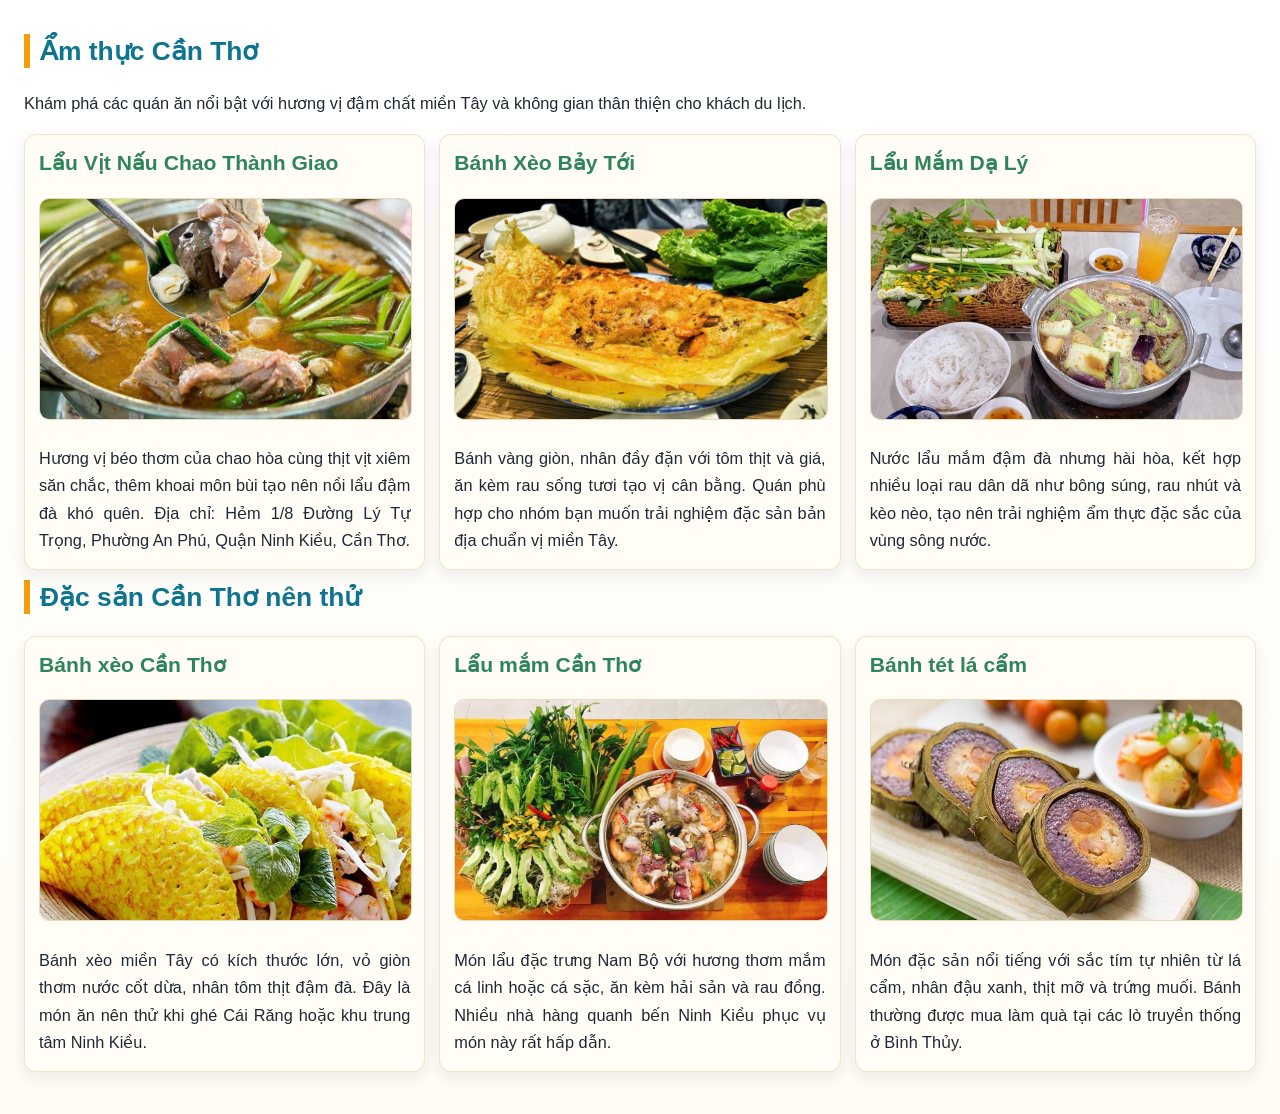
==== commit 8c54dd82: "Cải thiện bố cục trang chính và trang nội dung du lịch" ====
--- a/pages/amthuc.html
+++ b/pages/amthuc.html
@@ -8,40 +8,43 @@
 </head>
 <body>
     <section>
-        <h2>Đặc sản Cần Thơ</h2>
-
-        <figure class="media">
-            <img src="https://source.unsplash.com/1400x900/?can-tho,vietnamese-food" alt="Món ăn đặc sản miền Tây tại Cần Thơ">
-            <figcaption>Ẩm thực Cần Thơ mang vị đậm đà, dân dã và gần gũi của miền Tây Nam Bộ.</figcaption>
-        </figure>
-
-        <div class="feature-strip">
-            <div><strong>🥬 Nguyên liệu:</strong> Rau đồng tươi và gia vị dân dã đặc trưng miền Tây.</div>
-            <div><strong>🍲 Hương vị:</strong> Đậm đà, hài hòa giữa vị mặn ngọt chua cay.</div>
-            <div><strong>🎁 Mua quà:</strong> Bánh tét lá cẩm và khô cá rất được du khách ưa chuộng.</div>
-        </div>
-
-        <div class="gallery">
-            <img src="https://source.unsplash.com/900x700/?banh-xeo,vietnam" alt="Món bánh xèo vàng giòn">
-            <img src="https://source.unsplash.com/900x700/?hotpot,vietnamese" alt="Lẩu mắm và rau đồng miền Tây">
-        </div>
+        <h2>Ẩm thực Cần Thơ</h2>
+        <p>Khám phá các quán ăn nổi bật với hương vị đậm chất miền Tây và không gian thân thiện cho khách du lịch.</p>
 
         <div class="grid">
             <article>
-                <h3>Bánh xèo củ hũ dừa</h3>
-                <p>Vỏ giòn, nhân tôm thịt đậm vị, ăn kèm rau sống và nước mắm chua ngọt.</p>
+                <h3>Lẩu Vịt Nấu Chao Thành Giao</h3>
+                <img class="image" src="../imgs/lauvit.jpg" alt="Lẩu vịt nấu chao Thành Giao">
+                <p>Hương vị béo thơm của chao hòa cùng thịt vịt xiêm săn chắc, thêm khoai môn bùi tạo nên nồi lẩu đậm đà khó quên. Địa chỉ: Hẻm 1/8 Đường Lý Tự Trọng, Phường An Phú, Quận Ninh Kiều, Cần Thơ.</p>
             </article>
             <article>
-                <h3>Lẩu mắm</h3>
-                <p>Món lẩu đặc trưng miền Tây với nước dùng thơm nồng, ăn cùng nhiều loại rau đồng.</p>
+                <h3>Bánh Xèo Bảy Tới</h3>
+                <img class="image" src="../imgs/banhxeo.jpg" alt="Bánh xèo Bảy Tới">
+                <p>Bánh vàng giòn, nhân đầy đặn với tôm thịt và giá, ăn kèm rau sống tươi tạo vị cân bằng. Quán phù hợp cho nhóm bạn muốn trải nghiệm đặc sản bản địa chuẩn vị miền Tây.</p>
+            </article>
+            <article>
+                <h3>Lẩu Mắm Dạ Lý</h3>
+                <img class="image" src="../imgs/laumam.jpg" alt="Lẩu mắm Dạ Lý">
+                <p>Nước lẩu mắm đậm đà nhưng hài hòa, kết hợp nhiều loại rau dân dã như bông súng, rau nhút và kèo nèo, tạo nên trải nghiệm ẩm thực đặc sắc của vùng sông nước.</p>
+            </article>
+        </div>
+
+        <h2>Đặc sản Cần Thơ nên thử</h2>
+        <div class="grid">
+            <article>
+                <h3>Bánh xèo Cần Thơ</h3>
+                <img class="image" src="../imgs/banhxeocantho.jpg" alt="Bánh xèo Cần Thơ">
+                <p>Bánh xèo miền Tây có kích thước lớn, vỏ giòn thơm nước cốt dừa, nhân tôm thịt đậm đà. Đây là món ăn nên thử khi ghé Cái Răng hoặc khu trung tâm Ninh Kiều.</p>
+            </article>
+            <article>
+                <h3>Lẩu mắm Cần Thơ</h3>
+                <img class="image" src="../imgs/laumamcantho.jpg" alt="Lẩu mắm Cần Thơ">
+                <p>Món lẩu đặc trưng Nam Bộ với hương thơm mắm cá linh hoặc cá sặc, ăn kèm hải sản và rau đồng. Nhiều nhà hàng quanh bến Ninh Kiều phục vụ món này rất hấp dẫn.</p>
             </article>
             <article>
                 <h3>Bánh tét lá cẩm</h3>
-                <p>Món quà nổi tiếng Cần Thơ với lớp nếp tím tự nhiên từ lá cẩm, nhân đậu xanh và thịt mỡ.</p>
-            </article>
-            <article>
-                <h3>Nem nướng Cái Răng</h3>
-                <p>Nem nướng thơm ngon ăn cùng bánh hỏi, rau sống và nước chấm đặc biệt.</p>
+                <img class="image" src="../imgs/benhtetlacam.jpg" alt="Bánh tét lá cẩm">
+                <p>Món đặc sản nổi tiếng với sắc tím tự nhiên từ lá cẩm, nhân đậu xanh, thịt mỡ và trứng muối. Bánh thường được mua làm quà tại các lò truyền thống ở Bình Thủy.</p>
             </article>
         </div>
     </section>
--- a/pages/page.css
+++ b/pages/page.css
@@ -23,20 +23,21 @@
 }
 
 h2 {
-    margin-top: 0;
+    margin-top: 10px;
     color: var(--river);
     border-left: 6px solid var(--sun);
     padding-left: 10px;
-    font-size: 1.55rem;
+    font-size: 1.65rem;
 }
 
 h3 {
     color: var(--leaf);
-    font-size: 1.25rem;
+    font-size: 1.32rem;
+    margin-top: 0;
 }
 
 h4 {
-    font-size: 1.08rem;
+    font-size: 1.12rem;
 }
 
 p,
@@ -44,72 +45,20 @@
 label,
 input {
     text-align: justify;
-    font-size: 1rem;
+    font-size: 1.02rem;
 }
 
-.hero {
-    color: #fff;
-    background:
-        linear-gradient(rgba(8, 47, 73, 0.55), rgba(15, 118, 110, 0.5)),
-        url("https://source.unsplash.com/1400x900/?can-tho,mekong,river") center/cover no-repeat;
-    border-radius: 14px;
-    padding: 22px;
-    box-shadow: 0 10px 24px rgba(15, 23, 42, 0.18);
-}
-
-.hero h2 {
-    color: #fff;
-    border-left-color: #fde68a;
-}
-
-.media {
-    margin: 14px 0;
-    background: var(--cream);
-    border-radius: 12px;
-    overflow: hidden;
-    border: 1px solid #f0e4c7;
-}
-
-.media img {
-    width: 100%;
-    max-height: 300px;
-    object-fit: cover;
-    display: block;
-}
-
-.media figcaption {
-    padding: 10px 12px;
-    font-size: 0.94rem;
-    color: #475569;
-}
-
-.gallery {
+.grid,
+.place-grid {
     display: grid;
-    grid-template-columns: repeat(auto-fit, minmax(240px, 1fr));
-    gap: 12px;
-    margin-bottom: 16px;
-}
-
-.gallery img {
-    width: 100%;
-    height: 190px;
-    object-fit: cover;
-    border-radius: 12px;
-    border: 1px solid #f0e4c7;
-    box-shadow: 0 6px 16px rgba(15, 23, 42, 0.09);
-}
-
-.grid {
-    display: grid;
-    grid-template-columns: repeat(auto-fit, minmax(220px, 1fr));
+    grid-template-columns: repeat(auto-fit, minmax(280px, 1fr));
     gap: 14px;
 }
 
 article,
-.places li,
+.place-card,
 .highlights,
-.form-box,
-.feature-strip {
+.form-box {
     background: var(--cream);
     border: 1px solid #f0e4c7;
     border-radius: 12px;
@@ -117,30 +66,31 @@
     box-shadow: 0 6px 16px rgba(15, 23, 42, 0.08);
 }
 
-.feature-strip {
-    display: grid;
-    grid-template-columns: repeat(auto-fit, minmax(180px, 1fr));
-    gap: 10px;
-    margin-bottom: 16px;
+article,
+.place-card {
+    transition: transform 0.25s ease, box-shadow 0.25s ease;
 }
 
-.feature-strip div {
-    background: #fff;
-    border-radius: 10px;
-    padding: 10px;
-    border-left: 4px solid var(--river);
+article:hover,
+.place-card:hover {
+    transform: translateY(-3px);
+    box-shadow: 0 10px 20px rgba(15, 23, 42, 0.12);
 }
 
-.places,
-.contact,
-ol,
-.highlights ul {
-    padding-left: 20px;
+.form-page {
+    display: flex;
+    justify-content: center;
+    align-items: center;
+    min-height: calc(100vh - 48px);
+}
+
+.form-page section {
+    width: min(720px, 100%);
 }
 
 .form-box {
-    width: min(100%, 640px);
-    margin: 0 auto;
+    max-width: 640px;
+    margin: 16px auto 0;
 }
 
 .form-group {
@@ -167,19 +117,20 @@
 }
 
 section {
-    margin-bottom: 16px;
+    margin-bottom: 18px;
 }
 
-.center-title {
-    text-align: center;
-    border-left: none;
-    border-bottom: 4px solid var(--sun);
-    padding-left: 0;
-    padding-bottom: 8px;
+.image {
+    width: 100%;
+    height: 220px;
+    object-fit: cover;
+    border-radius: 10px;
+    border: 1px solid #eadcb9;
 }
 
-.center-text {
-    text-align: center;
+.place-card p,
+article p {
+    margin-bottom: 0;
 }
 
 @media (max-width: 640px) {
@@ -187,4 +138,13 @@
         padding: 14px;
         font-size: 17px;
     }
+
+    .form-page {
+        min-height: auto;
+        align-items: flex-start;
+    }
+
+    .image {
+        height: 200px;
+    }
 }
